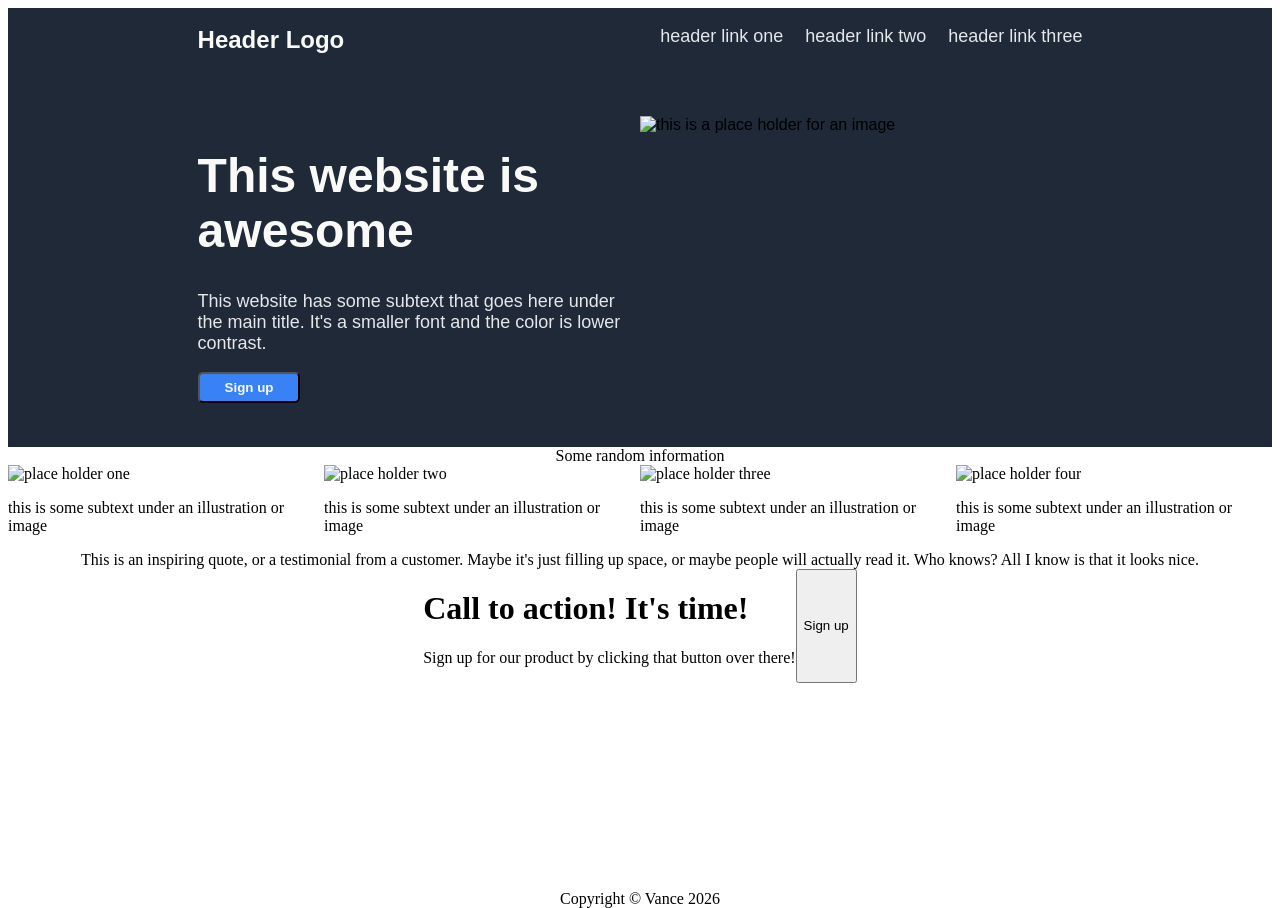
==== index.html @ 1b994af8 "Add page structure (header, body, footer); header 90% complete" ====
<!DOCTYPE html>
<html lang="en">
<head>
    <meta charset="UTF-8">
    <meta name="viewport" content="width=device-width, initial-scale=1.0">
    <link rel="stylesheet" href="style.css">
    <title>Project: Landing Page</title>
</head>
<body>
    <div class="header">
        <div class="tabs">
            <div id="logo">Header Logo</div>
            <ul>
                <li><a href="#">header link one</a></li>
                <li><a href="#">header link two</a></li>
                <li><a href="#">header link three</a></li>
            </ul>
        </div>
        <div class="description">
            <div class="text">
                <h1>This website is awesome</h1>
                <p>This website has some subtext that goes here under the main title. It's a smaller font and the color is lower contrast.</p>
                <button>Sign up</button>
            </div>
            <img alt="this is a place holder for an image">
        </div>
    </div>
    <div class="body">
        <div class="title">Some random information</div>
        <div class="pictures">
            <div>
                <img alt="place holder one">
                <p>this is some subtext under an illustration or image</p>
            </div>
            <div>
                <img alt="place holder two">
                <p>this is some subtext under an illustration or image</p>
            </div>
            <div>   
                <img alt="place holder three">
                <p>this is some subtext under an illustration or image</p>
            </div>
            <div>
                <img alt="place holder four">
                <p>this is some subtext under an illustration or image</p>
            </div>
        </div>
        <div class="quote">This is an inspiring quote, or a testimonial from a customer. Maybe it's just filling up space, or maybe people will actually read it. Who knows? All I know is that it looks nice.</div>
        <div class="sign-up">
            <div>
                <h1>Call to action! It's time!</h1>
                <p>Sign up for our product by clicking that button over there!</p>
            </div>
            <button>Sign up</button>
        </div>
    </div>
    <div class="footer">
        Copyright © Vance 2026
    </div>
</body>
</html>
---- style.css ----
html, body{
    height: 100%;
}

body{
    display: flex;
    flex-direction: column;
}

/*header's styling*/

.header{
    background-color: #1f2937;
    font-family: Roboto, sans-serif;
    display: flex;
    flex-direction: column;
    padding: 0 15%;
    flex: 1;
}

.tabs{
    display: flex;  
    justify-content: space-between;
    padding: 18px 0;
}

#logo{
    font-size: 24px;
    color: #f9faf8;
    font-weight: 600;
}

.text, .description img{
    width: 50%;
}

.text h1{
    font-size: 48px;
    color: #f9faf8;
    font-weight: 900;
}

.text p, .tabs a{
    font-size: 18px;
    color: #e5e7eb;
}

ul{
    list-style-type: none;
    margin: 0;
    padding: 0;
    display: flex;
    gap: 22px;
}

a{
    text-decoration: none;
}

.description{
    display: flex;
    padding: 5% 0;
}

.description button{
    color: #f9faf8;
    background-color: #3882f6;
    padding: 6px 25px;
    border-radius: 5px;
    font-weight: 800;
}

/* Body's styling */

.body{
    display: flex;
    flex-direction: column;
    align-items: center;
    flex: 3;
}

.pictures{
    display: flex;
}

.sign-up{
    display: flex;
    justify-content: space-between;
}

/* Footer's styling */

.footer{
    display: flex;
    justify-content: center;
    align-items: center;
}
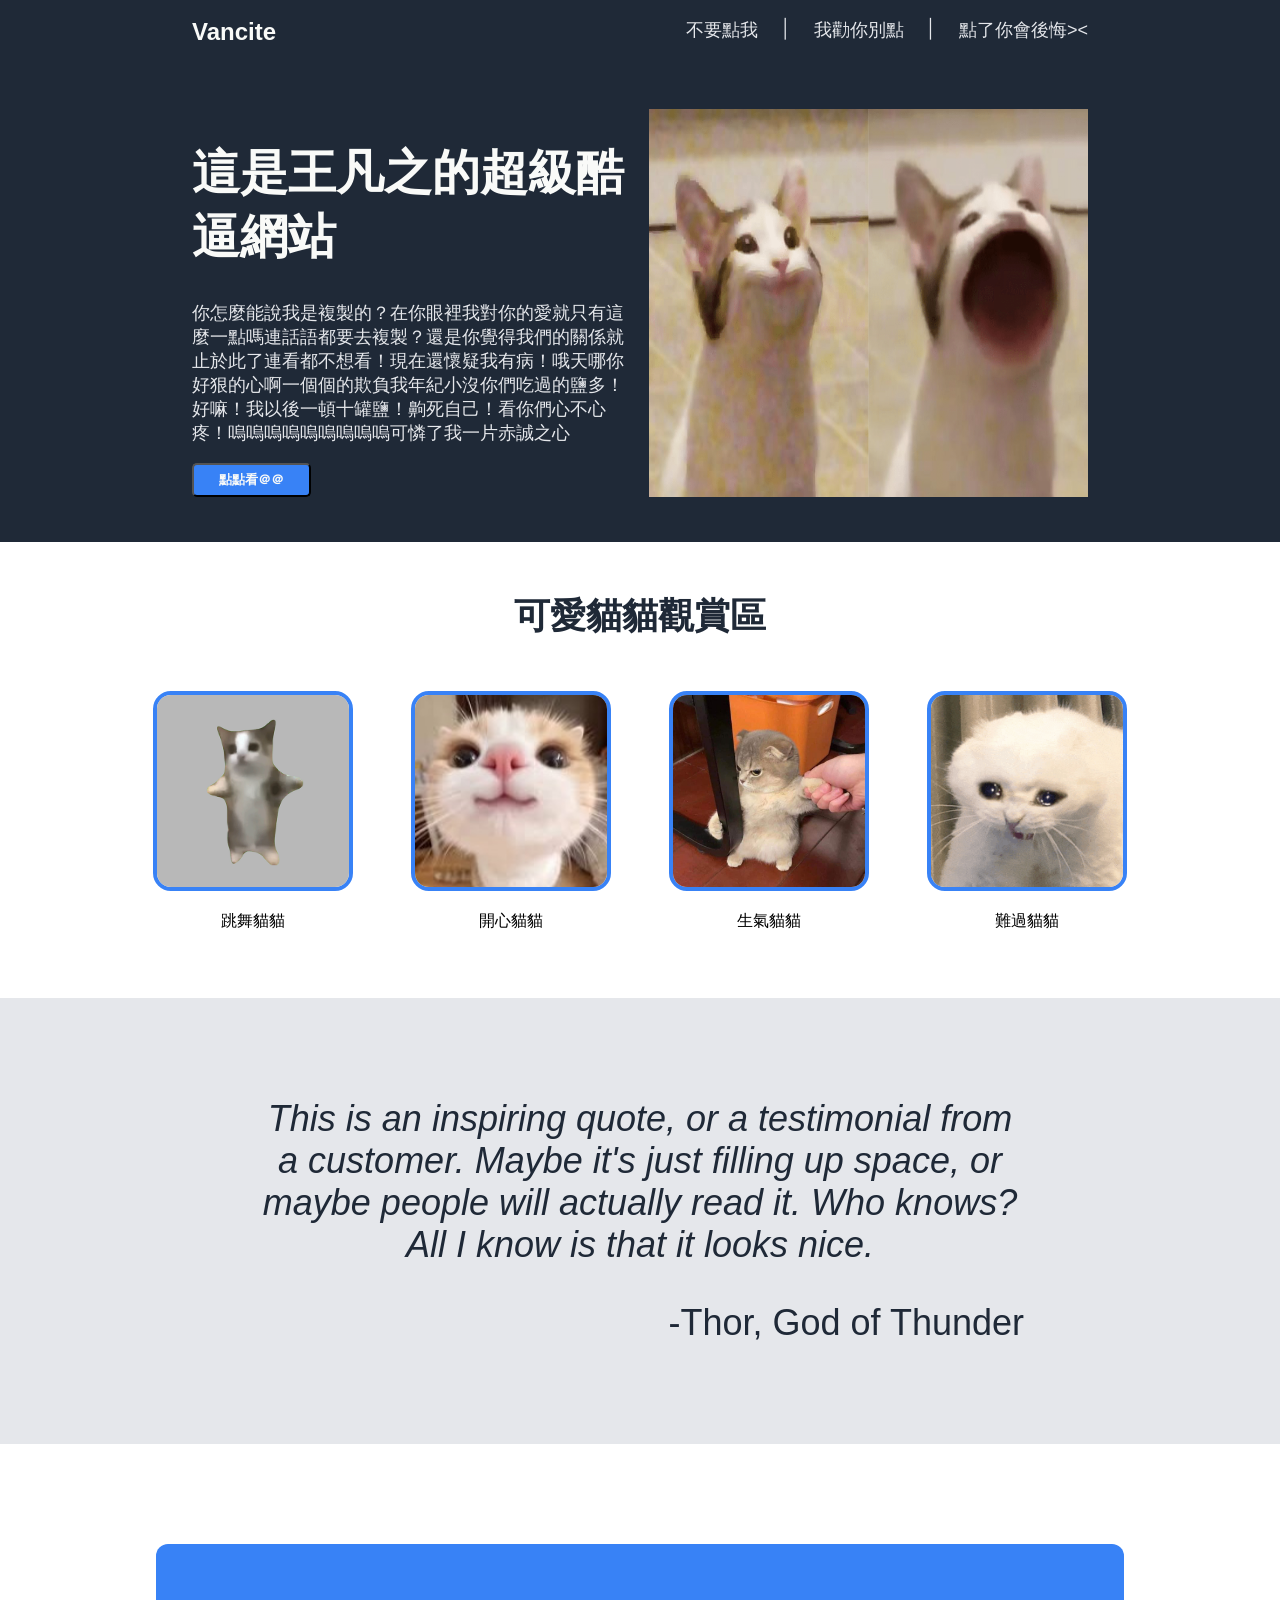
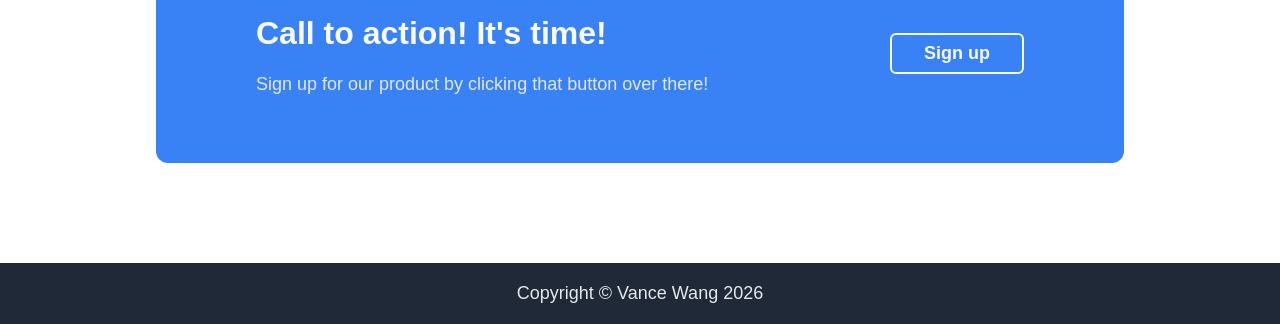
==== commit 5c21ddbb: "The whole page's styling complete. Update Readme. Stuff some meme content. Rename Logo as Vancite." ====
--- a/index.html
+++ b/index.html
@@ -4,58 +4,67 @@
     <meta charset="UTF-8">
     <meta name="viewport" content="width=device-width, initial-scale=1.0">
     <link rel="stylesheet" href="style.css">
-    <title>Project: Landing Page</title>
+    <title>Vancite</title>
 </head>
 <body>
     <div class="header">
         <div class="tabs">
-            <div id="logo">Header Logo</div>
+            <div id="logo">Vancite</div>
             <ul>
-                <li><a href="#">header link one</a></li>
-                <li><a href="#">header link two</a></li>
-                <li><a href="#">header link three</a></li>
+                <li><a href="#">不要點我</a></li>
+                <li>│</li>
+                <li><a href="#">我勸你別點</a></li>
+                <li>│</li>
+                <li><a href="#">點了你會後悔><</a></li>
             </ul>
         </div>
         <div class="description">
             <div class="text">
-                <h1>This website is awesome</h1>
-                <p>This website has some subtext that goes here under the main title. It's a smaller font and the color is lower contrast.</p>
-                <button>Sign up</button>
+                <h1>這是王凡之的超級酷逼網站</h1>
+                <p>你怎麼能說我是複製的？在你眼裡我對你的愛就只有這麼一點嗎連話語都要去複製？還是你覺得我們的關係就止於此了連看都不想看！現在還懷疑我有病！哦天哪你好狠的心啊一個個的欺負我年紀小沒你們吃過的鹽多！好嘛！我以後一頓十罐鹽！齁死自己！看你們心不心疼！嗚嗚嗚嗚嗚嗚嗚嗚嗚可憐了我一片赤誠之心</p>
+                <button><a href="">點點看＠＠</a></button>
             </div>
-            <img alt="this is a place holder for an image">
+            <img src="img/cat_meme_1.png" alt="this is a place holder for an image">
         </div>
     </div>
     <div class="body">
-        <div class="title">Some random information</div>
-        <div class="pictures">
-            <div>
-                <img alt="place holder one">
-                <p>this is some subtext under an illustration or image</p>
-            </div>
-            <div>
-                <img alt="place holder two">
-                <p>this is some subtext under an illustration or image</p>
-            </div>
-            <div>   
-                <img alt="place holder three">
-                <p>this is some subtext under an illustration or image</p>
-            </div>
-            <div>
-                <img alt="place holder four">
-                <p>this is some subtext under an illustration or image</p>
+        <div class="body-container">
+            <div class="title">可愛貓貓觀賞區</div>
+            <div class="pictures">
+                <div>
+                    <img src="img/cat_meme_pic1.png" alt="place holder one">
+                    <p>跳舞貓貓</p>
+                </div>
+                <div>
+                    <img src="img/cat_meme_pic2.jpg" alt="place holder two">
+                    <p>開心貓貓</p>
+                </div>
+                <div>   
+                    <img src="img/cat_meme_pic3.jpeg" alt="place holder three">
+                    <p>生氣貓貓</p>
+                </div>
+                <div>
+                    <img src="img/cat_meme_pic4.jpeg" alt="place holder four">
+                    <p>難過貓貓</p>
+                </div>
             </div>
         </div>
-        <div class="quote">This is an inspiring quote, or a testimonial from a customer. Maybe it's just filling up space, or maybe people will actually read it. Who knows? All I know is that it looks nice.</div>
+        <div class="quote">
+            <p><i>This is an inspiring quote, or a testimonial from a customer. Maybe it's just filling up space, or maybe people will actually read it. Who knows? All I know is that it looks nice.</i></p>
+            <p id="author">-Thor, God of Thunder</p>
+        </div>
         <div class="sign-up">
             <div>
                 <h1>Call to action! It's time!</h1>
                 <p>Sign up for our product by clicking that button over there!</p>
             </div>
+            <div class="button">
             <button>Sign up</button>
+            </div>
         </div>
     </div>
     <div class="footer">
-        Copyright © Vance 2026
+        Copyright © Vance Wang 2026
     </div>
 </body>
 </html>
--- a/style.css
+++ b/style.css
@@ -1,21 +1,18 @@
-html, body{
-    height: 100%;
-}
-
 body{
+    font-family: Roboto, sans-serif;
     display: flex;
     flex-direction: column;
+    margin: 0;
+    min-height: 100vh;
 }
 
 /*header's styling*/
 
 .header{
     background-color: #1f2937;
-    font-family: Roboto, sans-serif;
     display: flex;
     flex-direction: column;
     padding: 0 15%;
-    flex: 1;
 }
 
 .tabs{
@@ -31,7 +28,7 @@
 }
 
 .text, .description img{
-    width: 50%;
+    width: 49%;
 }
 
 .text h1{
@@ -40,7 +37,9 @@
     font-weight: 900;
 }
 
-.text p, .tabs a{
+.text p, 
+.tabs a, 
+.tabs li{
     font-size: 18px;
     color: #e5e7eb;
 }
@@ -55,19 +54,26 @@
 
 a{
     text-decoration: none;
+    color: #f9faf8;
 }
 
 .description{
     display: flex;
+    justify-content: space-between;
     padding: 5% 0;
 }
 
 .description button{
-    color: #f9faf8;
     background-color: #3882f6;
     padding: 6px 25px;
     border-radius: 5px;
     font-weight: 800;
+}
+
+
+.description img{
+    color: #f9faf8;
+    background-color: #818180;
 }
 
 /* Body's styling */
@@ -75,22 +81,107 @@
 .body{
     display: flex;
     flex-direction: column;
-    align-items: center;
-    flex: 3;
+    justify-content: space-around;
+    flex: 1;
+}
+
+.body-container, 
+.sign-up{
+    margin: 0 auto;
+}
+
+.body-container{
+    padding: 50px;
+}
+
+.title{
+    font-size: 36px;
+    color: #1f2937;
+    font-weight: 900;
+    text-align: center;
+    margin-bottom: 50px;
 }
 
 .pictures{
     display: flex;
+    gap: 58px;
+}
+
+.pictures div{
+    width: 200px;
+}
+
+.pictures img{
+    display: inline-block;
+    box-sizing: border-box;
+    border: 4px solid #3882f6; 
+    border-radius: 18px;
+    width: 100%;
+    height: 200px;  
+}
+
+.pictures p{
+    text-align: center;
+}
+
+.quote{
+    background-color: #e5e7eb;
+    padding:5% 20%;
+}
+
+.quote p{
+    text-align: center;
+    color: #1f2937;
+    font-size: 36px;
+    font-weight: 300;
+}
+
+#author{
+    text-align: end;
 }
 
 .sign-up{
     display: flex;
     justify-content: space-between;
+    background-color: #3882f6;
+    padding: 50px 100px;
+    margin: 100px auto;
+    border-radius: 12px;
+    width: 60%;
+}
+
+.sign-up h1{
+    color:#f9faf8;
+    font-weight: 900;
+}
+
+.sign-up p{
+    color: #e5e7eb;
+    font-size: 18px;
+}
+
+.button{
+    display: flex;
+    align-items: center;
+}
+
+.sign-up button{
+    color: #f9faf8;
+    background-color: #3882f6;
+    border: 2px solid #f9faf8;
+    border-radius: 6px;
+    padding: 8px 32px;
+    font-weight: 800;
+    font-size: 18px;
 }
 
 /* Footer's styling */
 
 .footer{
+    font-size: 18px;
+    padding: 20px;
+    background-color: #1f2937;
+    color: #e5e7eb;
     display: flex;
     justify-content: center;
     align-items: center;
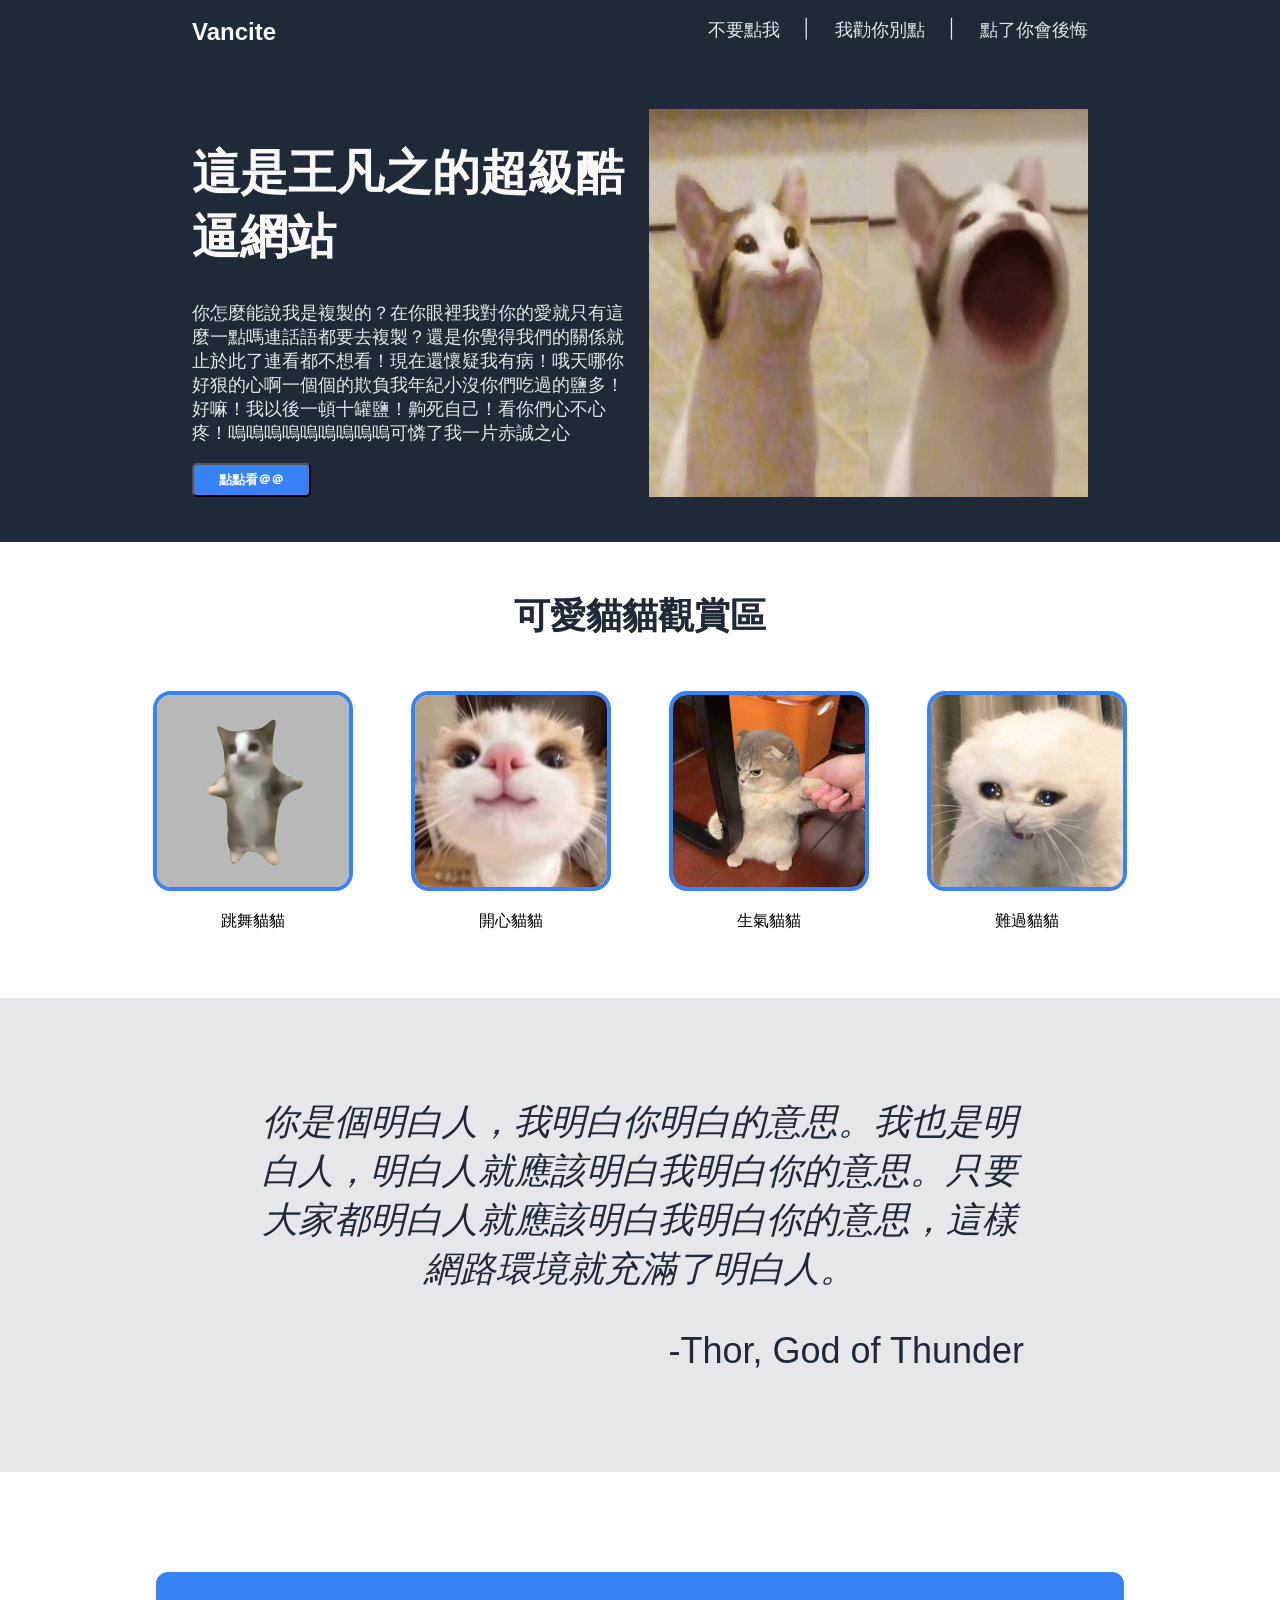
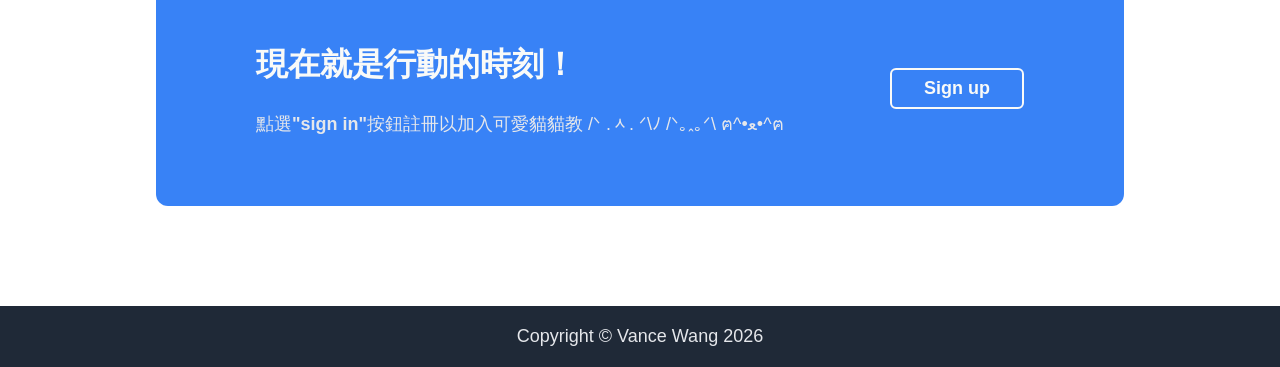
==== commit ddc5da34: "Project complete" ====
--- a/index.html
+++ b/index.html
@@ -3,7 +3,7 @@
 <head>
     <meta charset="UTF-8">
     <meta name="viewport" content="width=device-width, initial-scale=1.0">
-    <link rel="stylesheet" href="style.css">
+    <link rel="stylesheet" href="./style.css">
     <title>Vancite</title>
 </head>
 <body>
@@ -11,18 +11,18 @@
         <div class="tabs">
             <div id="logo">Vancite</div>
             <ul>
-                <li><a href="#">不要點我</a></li>
+                <li><a href="https://longdogechallenge.com/">不要點我</a></li>
                 <li>│</li>
-                <li><a href="#">我勸你別點</a></li>
+                <li><a href="https://puginarug.com/">我勸你別點</a></li>
                 <li>│</li>
-                <li><a href="#">點了你會後悔><</a></li>
+                <li><a href="https://www.youtube.com/watch?v=dQw4w9WgXcQ&list=RDdQw4w9WgXcQ&start_radio=1">點了你會後悔</a></li>
             </ul>
         </div>
         <div class="description">
             <div class="text">
                 <h1>這是王凡之的超級酷逼網站</h1>
                 <p>你怎麼能說我是複製的？在你眼裡我對你的愛就只有這麼一點嗎連話語都要去複製？還是你覺得我們的關係就止於此了連看都不想看！現在還懷疑我有病！哦天哪你好狠的心啊一個個的欺負我年紀小沒你們吃過的鹽多！好嘛！我以後一頓十罐鹽！齁死自己！看你們心不心疼！嗚嗚嗚嗚嗚嗚嗚嗚嗚可憐了我一片赤誠之心</p>
-                <button><a href="">點點看＠＠</a></button>
+                <button><a href="./page/tab1.html">點點看＠＠</a></button>
             </div>
             <img src="img/cat_meme_1.png" alt="this is a place holder for an image">
         </div>
@@ -50,16 +50,16 @@
             </div>
         </div>
         <div class="quote">
-            <p><i>This is an inspiring quote, or a testimonial from a customer. Maybe it's just filling up space, or maybe people will actually read it. Who knows? All I know is that it looks nice.</i></p>
+            <p><i>你是個明白人，我明白你明白的意思。我也是明白人，明白人就應該明白我明白你的意思。只要大家都明白人就應該明白我明白你的意思，這樣網路環境就充滿了明白人。</i></p>
             <p id="author">-Thor, God of Thunder</p>
         </div>
-        <div class="sign-up">
+        <div class="sign-up">   
             <div>
-                <h1>Call to action! It's time!</h1>
-                <p>Sign up for our product by clicking that button over there!</p>
+                <h1>現在就是行動的時刻！</h1>
+                <p>點選<strong>"sign in"</strong>按鈕註冊以加入可愛貓貓教 /ᐠ .ᆺ. ᐟ\ﾉ /ᐠ｡ꞈ｡ᐟ\ ฅ^•ﻌ•^ฅ</p>
             </div>
             <div class="button">
-            <button>Sign up</button>
+            <button><a href="https://www.youtube.com/watch?v=IxX_QHay02M&list=RDIxX_QHay02M&start_radio=1">Sign up</a></button>
             </div>
         </div>
     </div>
